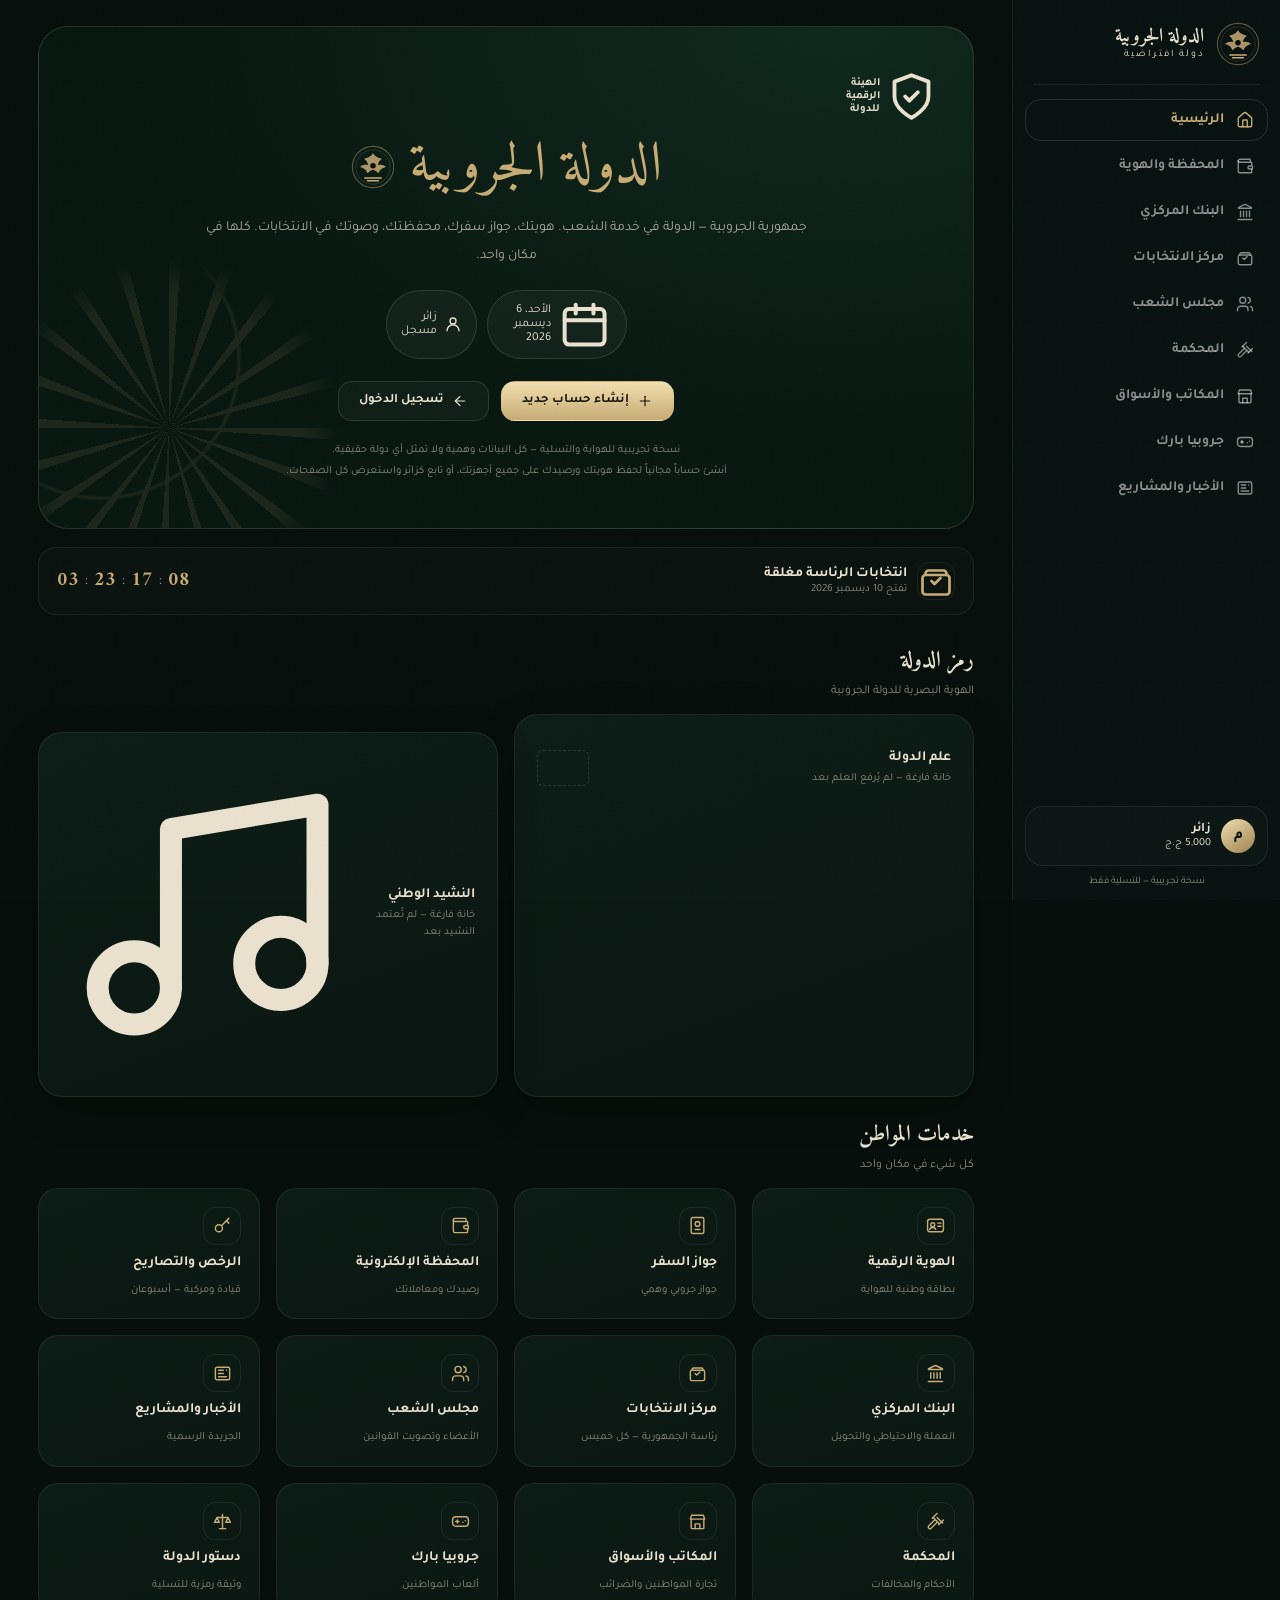
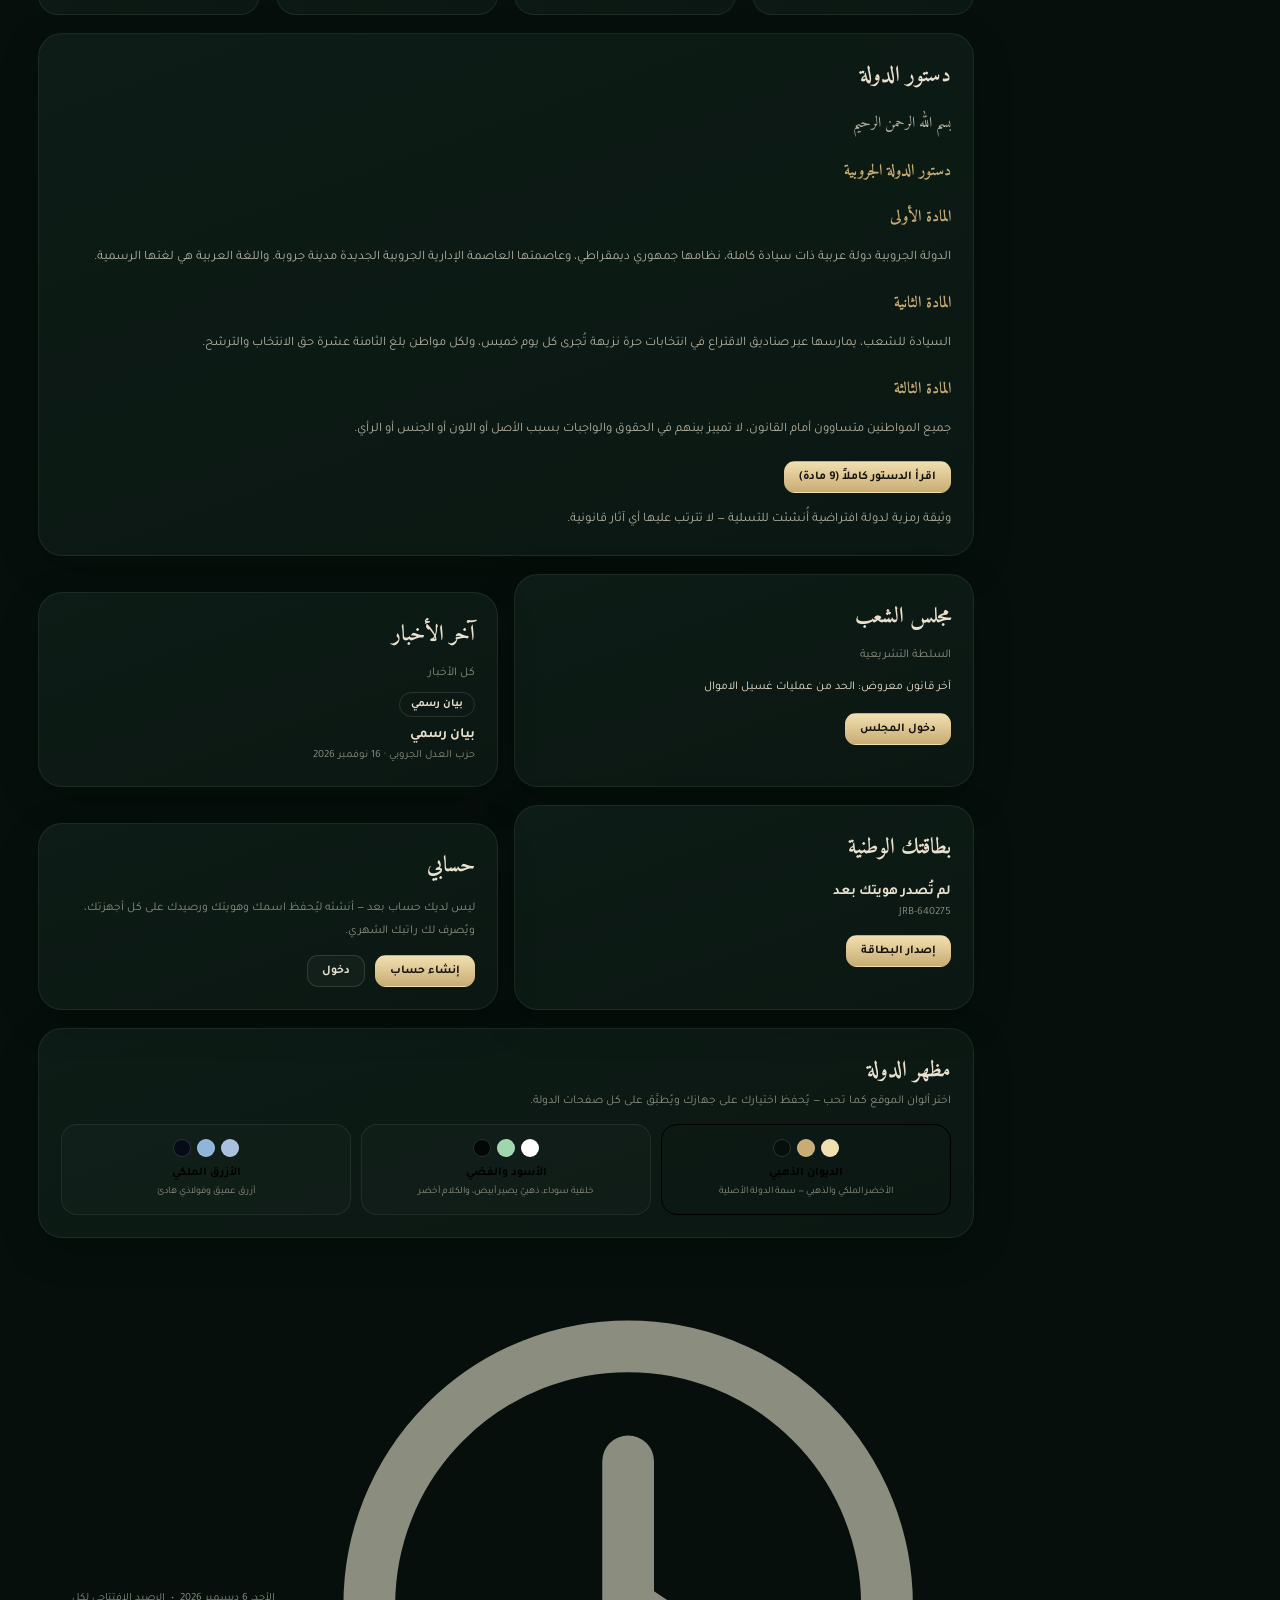
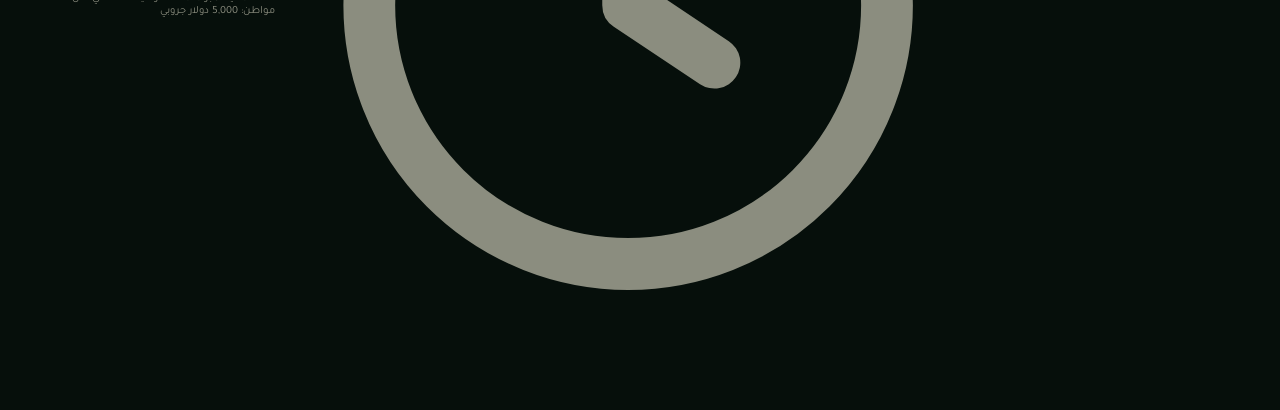
==== index.html @ a0660074 "Initial commit - Al Dawla Al Jurubiya" ====
<!DOCTYPE html>
<html lang="ar" dir="rtl" data-theme="royal">
<head>
<meta charset="UTF-8">
<meta name="viewport" content="width=device-width, initial-scale=1.0, viewport-fit=cover">
<meta name="theme-color" content="#060f0b">
<title>الدولة الجروبية</title>
<meta name="description" content="استكشف وطنًا رقميًا يحاكي الواقع ويثري التسلية">
<link rel="preconnect" href="https://fonts.googleapis.com">
<link rel="preconnect" href="https://fonts.gstatic.com" crossorigin>
<link href="https://fonts.googleapis.com/css2?family=Amiri:wght@400;700&family=Tajawal:wght@400;500;700;800&display=swap" rel="stylesheet">
<link rel="stylesheet" href="styles.css">
</head>
<body>
<div class="app-shell">
  <aside class="sidebar" id="sidebar"></aside>
  <div class="content-wrap">
    <header class="topbar" id="topbar"></header>
    <main class="main" id="main"></main>
  </div>
</div>
<nav class="bottom-nav" id="bottomNav"></nav>
<div id="modalRoot"></div>
<div id="toastRoot" class="toast-root"></div>
<script src="supabase/config.js"></script>
<script src="js/db.js"></script>
<script src="app.js"></script>
</body>
</html>
---- styles.css ----
/* ===== Design tokens / themes ===== */
:root{
  --sat: env(safe-area-inset-top,0px);
  --sab: env(safe-area-inset-bottom,0px);
  --font-body: 'Tajawal', system-ui, -apple-system, 'Segoe UI', sans-serif;
  --font-display: 'Amiri', 'Tajawal', serif;
  --radius: 24px;
  --radius-sm: 16px;
  --tr: .22s ease;
}
html[data-theme="royal"]{
  --bg:#060f0b; --bg-soft:#081210; --card:#0b1712; --card-2:#0d1c16;
  --primary:200 172 116; --text:#e9e1ce; --muted:#8b8d7f;
  --line:rgba(255,255,255,.07); --line-strong:rgba(255,255,255,.12);
  --gold-a:#f1dfb0; --gold-b:#c8ac74; --gold-c:#9c8250;
  --hero-a:#10281d; --hero-b:#081710;
  --green:#7fb08a;
}
html[data-theme="silver"]{
  --bg:#050707; --bg-soft:#0a0d0d; --card:#0d1211; --card-2:#111817;
  --primary:236 240 238; --text:#9fd6ad; --muted:#6f8a78;
  --line:rgba(255,255,255,.09); --line-strong:rgba(255,255,255,.16);
  --gold-a:#ffffff; --gold-b:#d5ddd8; --gold-c:#9aa7a0;
  --hero-a:#141d18; --hero-b:#080d0b;
  --green:#8fd0a0;
}
html[data-theme="blue"]{
  --bg:#060b16; --bg-soft:#091120; --card:#0c1526; --card-2:#101c30;
  --primary:176 196 224; --text:#e3ebf6; --muted:#7f8ba3;
  --line:rgba(160,190,240,.10); --line-strong:rgba(160,190,240,.18);
  --gold-a:#dbe8ff; --gold-b:#a9c0e0; --gold-c:#7188a8;
  --hero-a:#132540; --hero-b:#081224;
  --green:#8fb6d8;
}
*{box-sizing:border-box}
html,body{margin:0;padding:0;min-height:100%;background:var(--bg)}
body{
  font-family:var(--font-body); color:var(--text); direction:rtl;
  -webkit-font-smoothing:antialiased; overflow-x:hidden;
}
body::before{
  content:""; position:fixed; inset:0; pointer-events:none; z-index:9999; opacity:.035;
  background-image:url("data:image/svg+xml,%3Csvg xmlns='http://www.w3.org/2000/svg' width='120' height='120'%3E%3Cfilter id='n'%3E%3CfeTurbulence type='fractalNoise' baseFrequency='.85' numOctaves='3'/%3E%3C/filter%3E%3Crect width='100%25' height='100%25' filter='url(%23n)' opacity='.5'/%3E%3C/svg%3E");
}
button,input,select,textarea{font-family:inherit}
button{cursor:pointer}
a{color:inherit;text-decoration:none}
::selection{background:rgba(var(--primary),.3)}

/* ===== Shell ===== */
.app-shell{display:flex;min-height:100dvh}
.sidebar{
  width:268px; flex:0 0 268px; position:sticky; top:0; height:100dvh;
  background:var(--bg-soft); border-left:1px solid var(--line);
  padding:calc(16px + var(--sat)) 0 12px; display:flex; flex-direction:column; z-index:20;
}
.sidebar .brand{display:flex;align-items:center;gap:12px;padding:6px 20px 18px}
.sidebar .brand img,.brand-emblem{width:44px;height:44px;flex:0 0 44px}
.brand-title{font-family:var(--font-display);font-size:19px;font-weight:700;line-height:1.1;color:var(--text);white-space:nowrap}
.brand-sub{font-size:10px;letter-spacing:.2em;color:rgba(var(--primary),.6);margin-top:2px}
.hairline{height:1px;background:var(--line);margin:0 20px 14px}
.side-nav{flex:1;overflow-y:auto;padding:0 12px;display:flex;flex-direction:column;gap:4px}
.nav-item{
  display:flex;align-items:center;gap:12px;padding:11px 13px;border-radius:16px;
  font-size:14px;font-weight:700;color:rgba(255,255,255,.52);border:1px solid transparent;
  transition:var(--tr); white-space:nowrap;
}
.nav-item svg{width:18px;height:18px;flex:0 0 18px}
.nav-item:hover{color:var(--text);background:rgba(255,255,255,.04)}
.nav-item.active{background:rgba(var(--primary),.14);color:rgb(var(--primary));border-color:var(--line-strong)}
.side-user{
  margin:12px 12px 0;padding:12px;border:1px solid var(--line);border-radius:18px;
  display:flex;align-items:center;gap:10px;background:rgba(255,255,255,.02);
}
.avatar{
  width:34px;height:34px;border-radius:50%;display:grid;place-items:center;
  background:linear-gradient(145deg,var(--gold-a),var(--gold-c));color:#0a0f0c;font-weight:800;font-size:14px;
}
.side-user .u-name{font-size:13px;font-weight:700;line-height:1.2}
.side-user .u-bal{font-size:11px;color:rgba(var(--primary),.8)}
.side-foot{padding:10px 18px 0;font-size:10px;color:var(--muted);text-align:center}

.content-wrap{flex:1;min-width:0;display:flex;flex-direction:column}
.topbar{display:none}
.main{flex:1;padding:26px clamp(16px,3vw,42px) 60px;max-width:1200px;width:100%;margin:0 auto}
.bottom-nav{display:none}

/* ===== Shared ===== */
.page-head{margin-bottom:24px}
.eyebrow{font-size:11px;letter-spacing:.18em;color:rgba(var(--primary),.75);font-weight:700;margin-bottom:6px}
.page-title{font-family:var(--font-display);font-size:clamp(28px,4vw,40px);font-weight:700;margin:0;line-height:1.2;color:var(--text)}
.page-desc{color:var(--muted);font-size:14px;line-height:1.9;margin:10px 0 0;max-width:760px}
.section-title{font-family:var(--font-display);font-size:22px;font-weight:700;margin:0 0 4px}
.section-sub{font-size:12px;color:var(--muted);margin:0 0 16px}
.card{
  background:linear-gradient(160deg,var(--card-2),var(--card));
  border:1px solid var(--line); border-radius:var(--radius); padding:22px;
  box-shadow:0 12px 40px rgba(0,0,0,.18);
}
.card + .card{margin-top:18px}
.face{margin-bottom:18px}
.btn{
  display:inline-flex;align-items:center;justify-content:center;gap:8px;
  padding:11px 20px;border-radius:14px;border:1px solid var(--line-strong);
  background:rgba(255,255,255,.03);color:var(--text);font-weight:700;font-size:13px;
  transition:var(--tr); white-space:nowrap;
}
.btn:hover{background:rgba(255,255,255,.07);transform:translateY(-1px)}
.btn svg{width:16px;height:16px}
.btn-gold{
  background:linear-gradient(180deg,var(--gold-a),var(--gold-b));color:#15130c;border-color:transparent;
  box-shadow:0 6px 18px rgba(var(--primary),.18);
}
.btn-gold:hover{background:linear-gradient(180deg,var(--gold-a),var(--gold-b));filter:brightness(1.06)}
.btn-ghost{background:transparent}
.btn-block{width:100%}
.btn-sm{padding:8px 14px;font-size:12px;border-radius:11px}
.btn:disabled{opacity:.45;cursor:not-allowed;transform:none}
.grid{display:grid;gap:16px}
.grid-2{grid-template-columns:repeat(2,minmax(0,1fr))}
.grid-3{grid-template-columns:repeat(3,minmax(0,1fr))}
.grid-4{grid-template-columns:repeat(4,minmax(0,1fr))}
.muted{color:var(--muted)}
.gold{color:rgb(var(--primary))}
.small{font-size:12px}
.center{text-align:center}
.divider{height:1px;background:var(--line);margin:18px 0}
.pill{
  display:inline-flex;align-items:center;gap:5px;padding:5px 11px;border-radius:999px;
  font-size:11px;font-weight:700;border:1px solid var(--line-strong);color:rgba(var(--primary),.9);
  background:rgba(var(--primary),.08);
}
.tag{font-size:10px;padding:3px 9px;border-radius:999px;border:1px solid var(--line);color:var(--muted)}
.empty{
  text-align:center;padding:34px 18px;border:1px dashed var(--line-strong);border-radius:18px;
  color:var(--muted);font-size:13px;line-height:1.9;
}
.empty .big{font-size:30px;display:block;margin-bottom:8px;opacity:.5}

/* stats */
.stat{padding:16px;border:1px solid var(--line);border-radius:18px;background:rgba(255,255,255,.02)}
.stat .k{font-size:11px;color:var(--muted);margin-bottom:6px}
.stat .v{font-family:var(--font-display);font-size:24px;font-weight:700;color:rgb(var(--primary))}
.stat .u{font-size:10px;color:var(--muted);margin-top:3px}

/* tabs */
.tabs{display:flex;gap:8px;overflow-x:auto;padding-bottom:6px;margin-bottom:18px}
.tab{padding:9px 16px;border-radius:999px;border:1px solid var(--line);background:rgba(255,255,255,.02);color:var(--muted);font-size:13px;font-weight:700;white-space:nowrap;transition:var(--tr)}
.tab.active{background:rgba(var(--primary),.14);color:rgb(var(--primary));border-color:rgba(var(--primary),.4)}

/* ===== Home ===== */
.hero{
  position:relative;overflow:hidden;border-radius:30px;padding:44px 36px 34px;
  background:radial-gradient(120% 140% at 85% 0%,var(--hero-a),var(--hero-b) 62%);
  border:1px solid var(--line-strong);margin-bottom:18px;
}
.hero::after{
  content:"";position:absolute;left:-40px;bottom:-70px;width:340px;height:340px;opacity:.10;
  background:radial-gradient(circle at 30% 30%,transparent 40%,rgb(var(--primary)) 41%,transparent 42%),
             repeating-conic-gradient(from 0deg,rgb(var(--primary)) 0deg 4deg,transparent 4deg 18deg);
  border-radius:50%;mask-image:radial-gradient(circle,#000 55%,transparent 72%);pointer-events:none;
}
.hero .inner{position:relative;z-index:1}
.hero-top{display:flex;align-items:center;justify-content:space-between;gap:12px;margin-bottom:14px}
.hero-flag{display:inline-flex;align-items:center;gap:6px;font-size:11px;color:rgba(var(--primary),.8);font-weight:700}
.hero-title{display:flex;align-items:center;justify-content:center;gap:14px;font-family:var(--font-display);font-size:clamp(34px,6vw,56px);color:rgb(var(--primary));line-height:1.1;text-shadow:0 2px 24px rgba(var(--primary),.18)}
.hero-desc{text-align:center;color:rgba(233,225,206,.72);font-size:14px;line-height:2;margin:16px auto 20px;max-width:620px}
.hero-badges{display:flex;gap:10px;justify-content:center;flex-wrap:wrap;margin-bottom:22px}
.badge{padding:7px 14px;border-radius:999px;border:1px solid var(--line-strong);background:rgba(255,255,255,.04);font-size:12px;display:inline-flex;align-items:center;gap:7px}
.hero-actions{display:flex;gap:12px;justify-content:center;flex-wrap:wrap}
.hero-note{text-align:center;color:var(--muted);font-size:11px;line-height:1.9;margin-top:20px;max-width:600px;margin-inline:auto}

.countdown-strip{
  display:flex;align-items:center;gap:16px;justify-content:space-between;
  padding:14px 18px;border:1px solid var(--line);border-radius:18px;background:rgba(255,255,255,.02);margin-bottom:26px;
}
.countdown-side{display:flex;align-items:center;gap:10px}
.countdown-icon{width:38px;height:38px;border-radius:12px;display:grid;place-items:center;background:rgba(var(--primary),.1);border:1px solid var(--line);color:rgb(var(--primary))}
.countdown-label{font-weight:700;font-size:14px}
.countdown-sub{font-size:11px;color:var(--muted)}
.digits{display:flex;align-items:center;gap:6px;direction:ltr;font-family:var(--font-display);color:rgb(var(--primary));font-size:20px}
.digits b{font-weight:700}
.digits span{color:var(--muted);font-size:14px}

.service-card{
  display:flex;flex-direction:column;gap:10px;padding:18px;border:1px solid var(--line);
  border-radius:20px;background:linear-gradient(160deg,var(--card-2),var(--card));transition:var(--tr);min-height:130px;
}
.service-card:hover{transform:translateY(-3px);border-color:rgba(var(--primary),.35)}
.service-ico{width:38px;height:38px;border-radius:12px;display:grid;place-items:center;background:rgba(var(--primary),.1);color:rgb(var(--primary));border:1px solid var(--line)}
.service-ico svg{width:19px;height:19px}
.service-name{font-weight:700;font-size:14px}
.service-desc{font-size:11px;color:var(--muted);line-height:1.7}

.constitution p{line-height:2;color:rgba(233,225,206,.75);font-size:13px;margin:14px 0 0}
.constitution h4{font-family:var(--font-display);color:rgb(var(--primary));font-size:16px;margin:18px 0 0}

/* theme swatches */
.theme-grid{display:grid;grid-template-columns:repeat(3,1fr);gap:10px}
.theme-card{padding:14px 10px;border:1px solid var(--line);border-radius:16px;background:rgba(255,255,255,.02);text-align:center;transition:var(--tr)}
.theme-card.active{border-color:rgba(var(--primary),.6);background:rgba(var(--primary),.09)}
.theme-card .dots{display:flex;justify-content:center;gap:6px;margin-bottom:9px}
.theme-card .dots i{width:18px;height:18px;border-radius:50%;display:block;border:1px solid rgba(255,255,255,.15)}
.theme-card .tn{font-size:12px;font-weight:700}
.theme-card .td{font-size:10px;color:var(--muted);line-height:1.6;margin-top:4px}

.id-card{
  border-radius:20px;padding:18px;border:1px solid rgba(var(--primary),.28);
  background:linear-gradient(135deg,rgba(var(--primary),.14),rgba(255,255,255,.02));
  position:relative;overflow:hidden;
}
.id-card::after{content:"✦";position:absolute;left:14px;top:6px;font-size:70px;color:rgba(var(--primary),.06)}
.id-row{display:flex;justify-content:space-between;gap:10px;font-size:12px;padding:5px 0;border-bottom:1px dashed var(--line)}
.logo-line{display:flex;align-items:center;justify-content:center;gap:8px;color:var(--muted);font-size:11px;margin-top:22px}

/* list rows */
.row{display:flex;align-items:center;justify-content:space-between;gap:12px;padding:13px 0;border-bottom:1px solid var(--line)}
.row:last-child{border-bottom:0}
.row-main{min-width:0}
.row-title{font-weight:700;font-size:14px}
.row-sub{font-size:11px;color:var(--muted);margin-top:3px;line-height:1.6}
.row-amount{font-family:var(--font-display);font-size:16px;color:rgb(var(--primary));white-space:nowrap}
.row-amount.neg{color:#d98a7a}

/* balance hero */
.balance-box{
  border:1px solid rgba(var(--primary),.25);border-radius:22px;padding:22px;
  background:radial-gradient(120% 160% at 100% 0%,rgba(var(--primary),.15),transparent 60%),var(--card);
  margin-bottom:16px;
}
.balance-num{font-family:var(--font-display);font-size:clamp(34px,6vw,48px);font-weight:700;color:rgb(var(--primary));line-height:1}
.balance-cur{font-size:12px;color:var(--muted);margin-top:4px}
.account-chip{font-size:11px;color:var(--muted);letter-spacing:.05em}

/* moderator / judge card */
.official{display:flex;align-items:center;gap:14px;padding:14px;border:1px solid var(--line);border-radius:18px;background:rgba(255,255,255,.02)}
.official .avatar{width:46px;height:46px;font-size:17px}

/* modal */
.modal-backdrop{position:fixed;inset:0;z-index:1000;background:rgba(0,0,0,.72);backdrop-filter:blur(6px);display:grid;place-items:center;padding:18px;animation:fade .2s ease}
.modal{
  width:100%;max-width:520px;max-height:88dvh;overflow-y:auto;background:var(--card);
  border:1px solid var(--line-strong);border-radius:26px;padding:26px;
  box-shadow:0 30px 80px rgba(0,0,0,.6);animation:up .25s ease;
}
.modal.wide{max-width:720px}
.modal-head{display:flex;align-items:flex-start;justify-content:space-between;gap:12px;margin-bottom:18px}
.modal-title{font-family:var(--font-display);font-size:24px;font-weight:700;margin:0;color:rgb(var(--primary))}
.modal-sub{font-size:12px;color:var(--muted);margin-top:6px;line-height:1.7}
.x-btn{width:34px;height:34px;border-radius:50%;border:1px solid var(--line);background:rgba(255,255,255,.03);color:var(--text);display:grid;place-items:center;flex:0 0 34px}
.field{margin-bottom:14px}
.field label{display:block;font-size:12px;font-weight:700;margin-bottom:6px;color:rgba(233,225,206,.8)}
.field input,.field select,.field textarea{
  width:100%;padding:11px 13px;border-radius:12px;border:1px solid var(--line-strong);
  background:rgba(255,255,255,.03);color:var(--text);font-size:14px;outline:none;
}
.field input:focus,.field select:focus,.field textarea:focus{border-color:rgba(var(--primary),.6)}
.field input::placeholder{color:var(--muted)}
@keyframes fade{from{opacity:0}to{opacity:1}}
@keyframes up{from{opacity:0;transform:translateY(16px)}to{opacity:1;transform:none}}

/* toast */
.toast-root{position:fixed;left:18px;bottom:18px;z-index:2000;display:flex;flex-direction:column;gap:8px}
.toast{
  padding:12px 18px;border-radius:14px;border:1px solid rgba(var(--primary),.4);
  background:#101a14;color:var(--text);font-size:13px;box-shadow:0 10px 30px rgba(0,0,0,.4);
  animation:up .25s ease;max-width:340px;
}

/* emblem svg */
.emblem{width:44px;height:44px;flex:0 0 44px}

/* responsive */
@media(max-width:900px){
  .sidebar{display:none}
  .topbar{
    display:flex;align-items:center;justify-content:space-between;gap:10px;
    padding:calc(10px + var(--sat)) 16px 10px;background:var(--bg-soft);
    border-bottom:1px solid var(--line);position:sticky;top:0;z-index:20;
  }
  .topbar .brand{gap:8px}
  .brand-title{font-size:16px}
  .brand-sub{font-size:8px}
  .main{padding:18px 14px 100px}
  .bottom-nav{
    display:flex;position:fixed;bottom:0;right:0;left:0;z-index:30;height:calc(62px + var(--sab));
    padding:6px 8px calc(6px + var(--sab));background:var(--bg-soft);border-top:1px solid var(--line);
    justify-content:space-around;align-items:center;
  }
  .bottom-nav a{display:flex;flex-direction:column;align-items:center;gap:3px;font-size:9px;color:var(--muted);padding:6px;border-radius:12px;min-width:52px}
  .bottom-nav a.active{color:rgb(var(--primary));background:rgba(var(--primary),.1)}
  .bottom-nav svg{width:19px;height:19px}
  .grid-4{grid-template-columns:repeat(2,minmax(0,1fr))}
  .grid-3{grid-template-columns:repeat(2,minmax(0,1fr))}
  .hero{padding:30px 16px 26px;border-radius:24px}
}
@media(max-width:560px){
  .grid-2,.grid-3,.grid-4{grid-template-columns:1fr}
  .countdown-strip{flex-direction:column;gap:10px}
  .modal{padding:20px}
  .hero-title{font-size:34px}
}
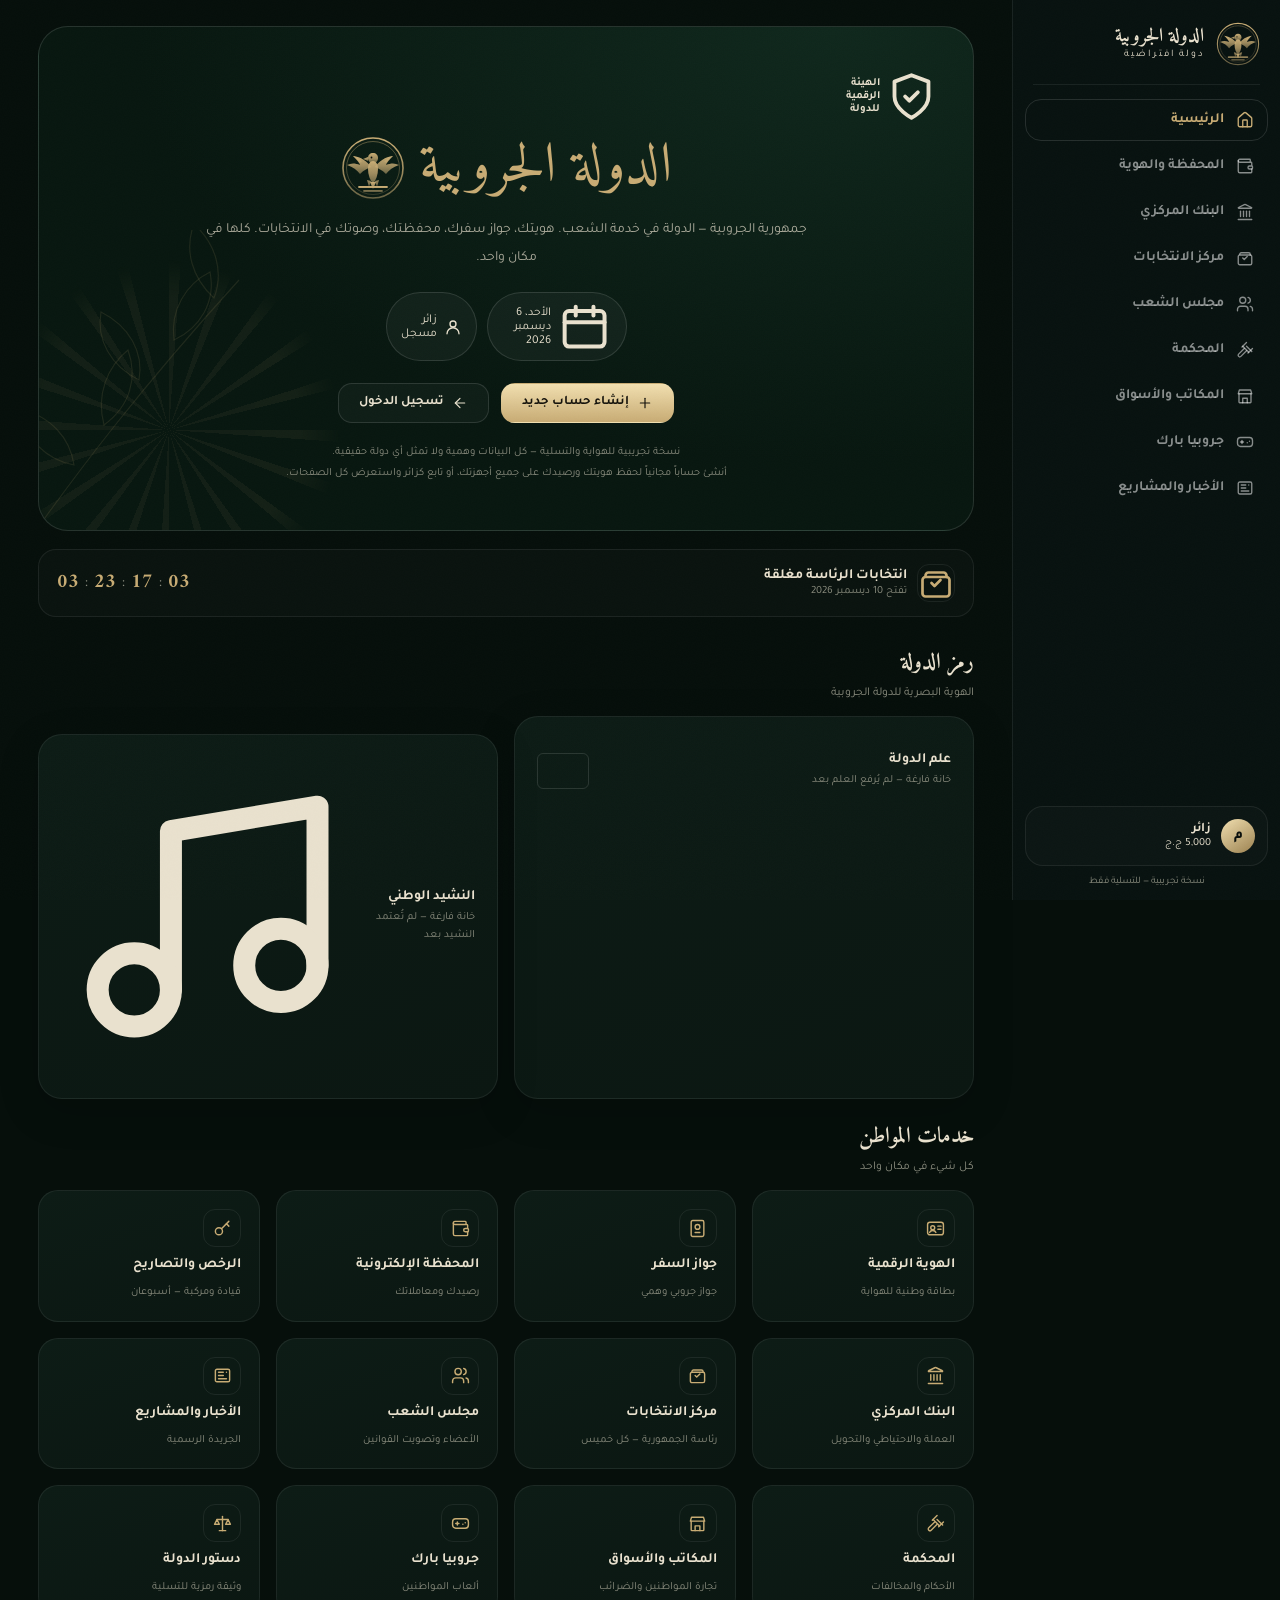
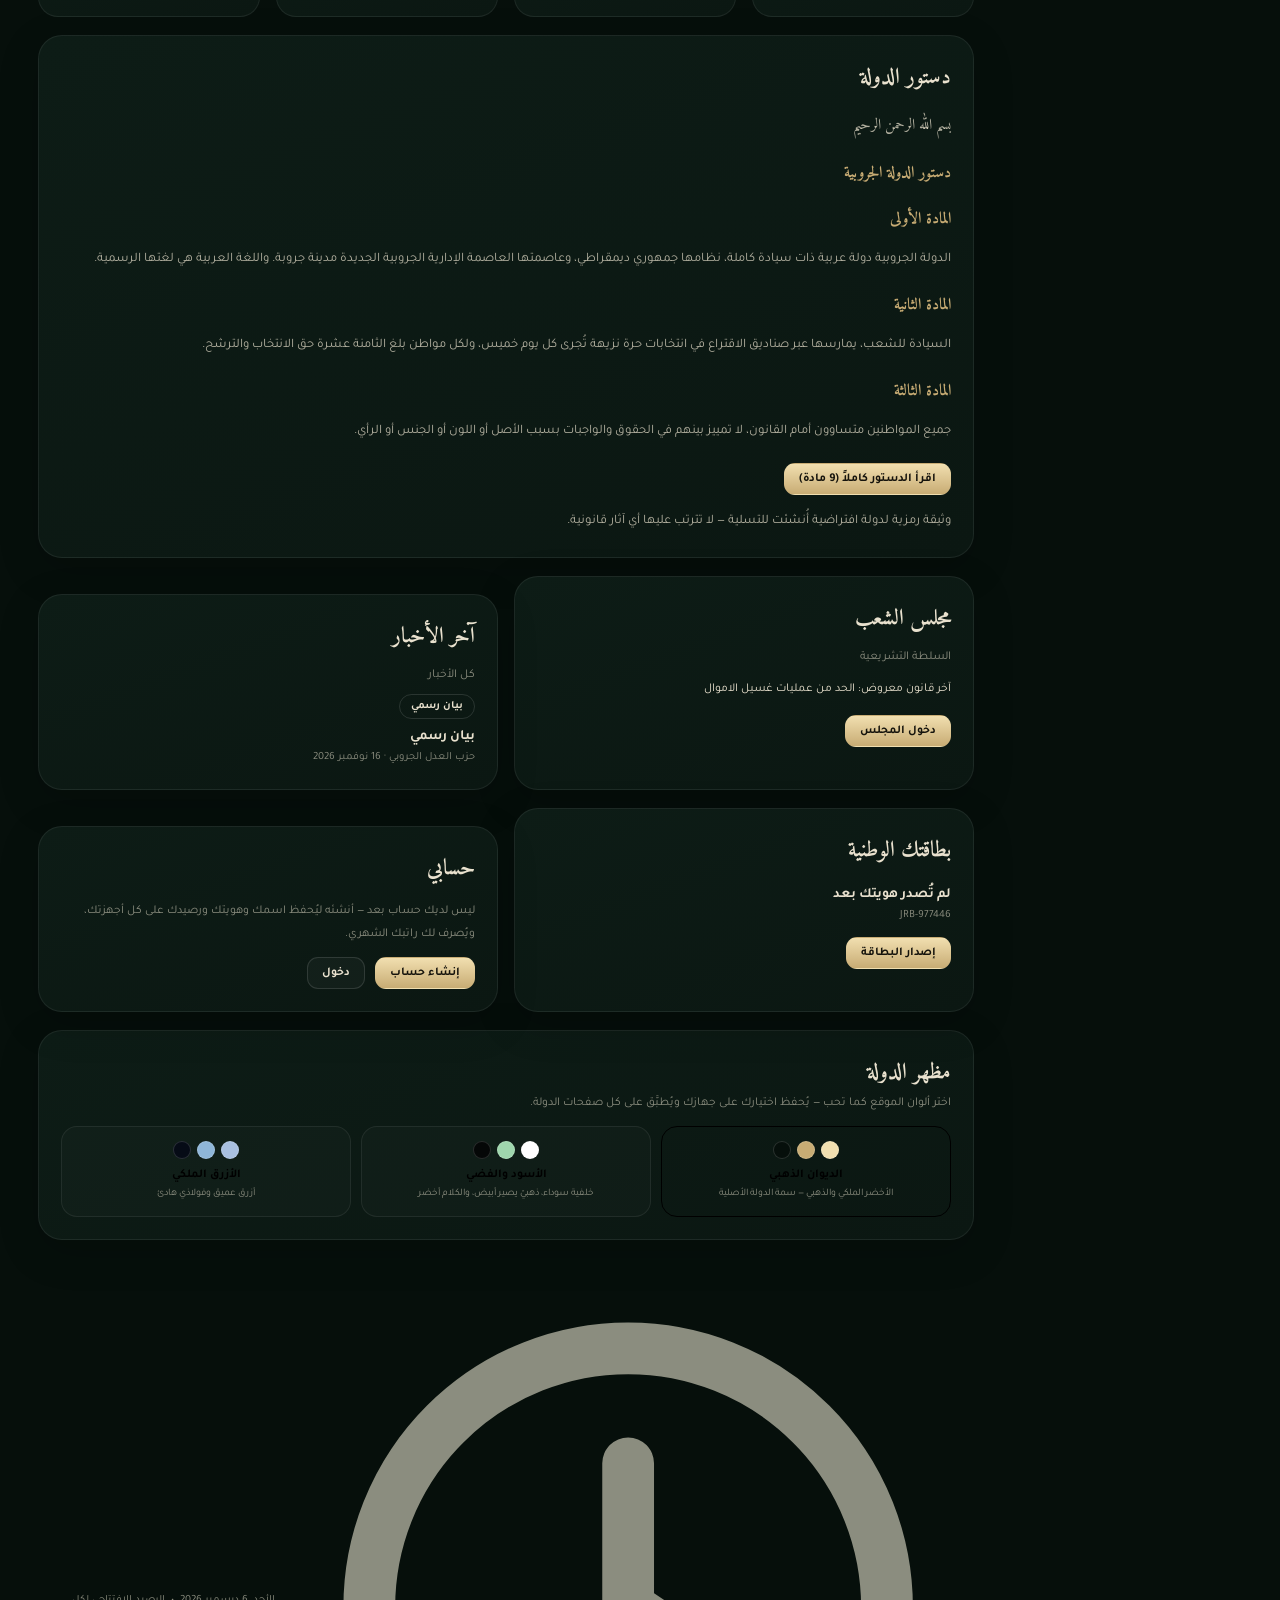
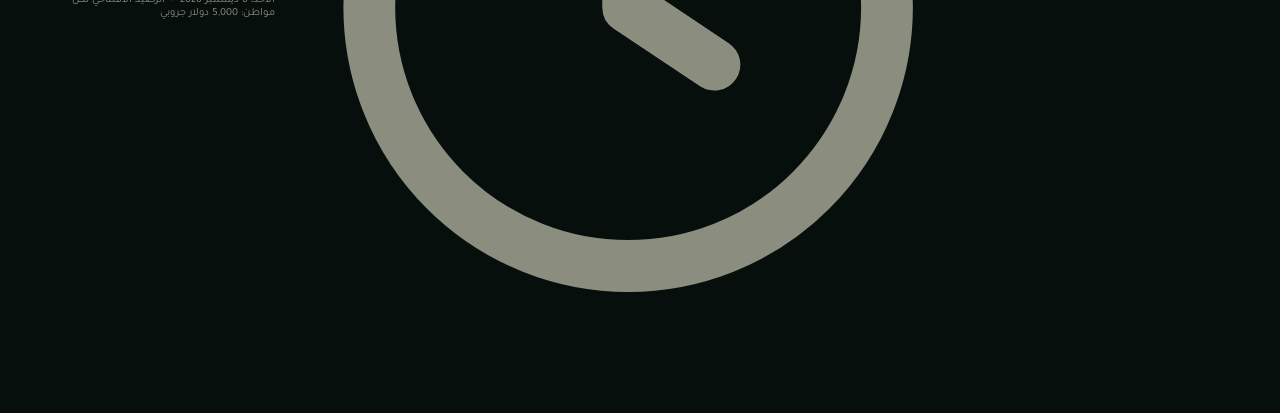
==== commit 6e1a5b79: "Fix PageSpeed issues: async fonts, single RPC read, no boot push, no forced reflow" ====
--- a/index.html
+++ b/index.html
@@ -8,7 +8,8 @@
 <meta name="description" content="استكشف وطنًا رقميًا يحاكي الواقع ويثري التسلية">
 <link rel="preconnect" href="https://fonts.googleapis.com">
 <link rel="preconnect" href="https://fonts.gstatic.com" crossorigin>
-<link href="https://fonts.googleapis.com/css2?family=Amiri:wght@400;700&family=Tajawal:wght@400;500;700;800&display=swap" rel="stylesheet">
+<link rel="stylesheet" href="https://fonts.googleapis.com/css2?family=Amiri:wght@400;700&family=Tajawal:wght@400;500;700;800&display=swap" media="print" onload="this.media='all'">
+<noscript><link rel="stylesheet" href="https://fonts.googleapis.com/css2?family=Amiri:wght@400;700&family=Tajawal:wght@400;500;700;800&display=swap"></noscript>
 <link rel="stylesheet" href="styles.css">
 </head>
 <body>
--- a/styles.css
+++ b/styles.css
@@ -154,16 +154,21 @@
   background:radial-gradient(120% 140% at 85% 0%,var(--hero-a),var(--hero-b) 62%);
   border:1px solid var(--line-strong);margin-bottom:18px;
 }
+.hero::before{
+  content:"";position:absolute;left:-20px;bottom:-20px;width:320px;height:320px;pointer-events:none;
+  background-image:url("data:image/svg+xml,%3Csvg xmlns='http://www.w3.org/2000/svg' width='320' height='320' viewBox='0 0 320 320'%3E%3Cg fill='none' stroke='%23c8ac74' stroke-opacity='.16' stroke-width='1.2'%3E%3Cpath d='M10 310C60 240 120 160 220 50'/%3E%3Cpath d='M55 235c-30-6-50-28-52-56 28 8 48 28 52 56z'/%3E%3Cpath d='M85 195c-8-30 3-58 24-75 10 28 2 56-24 75z'/%3E%3Cpath d='M120 150c-28-14-43-40-38-68 28 14 43 40 38 68z'/%3E%3Cpath d='M155 110c-4-30 12-56 36-68 6 30-10 56-36 68z'/%3E%3Cpath d='M195 68c-22-20-30-48-20-74 22 20 30 48 20 74z'/%3E%3C/g%3E%3C/svg%3E");
+  background-size:contain;background-repeat:no-repeat;background-position:left bottom;opacity:.75;
+}
 .hero::after{
-  content:"";position:absolute;left:-40px;bottom:-70px;width:340px;height:340px;opacity:.10;
-  background:radial-gradient(circle at 30% 30%,transparent 40%,rgb(var(--primary)) 41%,transparent 42%),
-             repeating-conic-gradient(from 0deg,rgb(var(--primary)) 0deg 4deg,transparent 4deg 18deg);
+  content:"";position:absolute;left:-40px;bottom:-70px;width:340px;height:340px;opacity:.06;
+  background:repeating-conic-gradient(from 0deg,rgb(var(--primary)) 0deg 4deg,transparent 4deg 18deg);
   border-radius:50%;mask-image:radial-gradient(circle,#000 55%,transparent 72%);pointer-events:none;
 }
 .hero .inner{position:relative;z-index:1}
 .hero-top{display:flex;align-items:center;justify-content:space-between;gap:12px;margin-bottom:14px}
 .hero-flag{display:inline-flex;align-items:center;gap:6px;font-size:11px;color:rgba(var(--primary),.8);font-weight:700}
 .hero-title{display:flex;align-items:center;justify-content:center;gap:14px;font-family:var(--font-display);font-size:clamp(34px,6vw,56px);color:rgb(var(--primary));line-height:1.1;text-shadow:0 2px 24px rgba(var(--primary),.18)}
+.hero-title .emblem{width:clamp(46px,7vw,64px);height:clamp(46px,7vw,64px);flex:0 0 auto;filter:drop-shadow(0 3px 12px rgba(var(--primary),.22))}
 .hero-desc{text-align:center;color:rgba(233,225,206,.72);font-size:14px;line-height:2;margin:16px auto 20px;max-width:620px}
 .hero-badges{display:flex;gap:10px;justify-content:center;flex-wrap:wrap;margin-bottom:22px}
 .badge{padding:7px 14px;border-radius:999px;border:1px solid var(--line-strong);background:rgba(255,255,255,.04);font-size:12px;display:inline-flex;align-items:center;gap:7px}
@@ -287,8 +292,8 @@
     padding:6px 8px calc(6px + var(--sab));background:var(--bg-soft);border-top:1px solid var(--line);
     justify-content:space-around;align-items:center;
   }
-  .bottom-nav a{display:flex;flex-direction:column;align-items:center;gap:3px;font-size:9px;color:var(--muted);padding:6px;border-radius:12px;min-width:52px}
-  .bottom-nav a.active{color:rgb(var(--primary));background:rgba(var(--primary),.1)}
+  .bottom-nav a,.bottom-nav button{display:flex;flex-direction:column;align-items:center;gap:3px;font-size:9px;color:var(--muted);padding:6px;border-radius:12px;min-width:52px;background:transparent;border:0}
+  .bottom-nav a.active,.bottom-nav button.active{color:rgb(var(--primary));background:rgba(var(--primary),.1)}
   .bottom-nav svg{width:19px;height:19px}
   .grid-4{grid-template-columns:repeat(2,minmax(0,1fr))}
   .grid-3{grid-template-columns:repeat(2,minmax(0,1fr))}
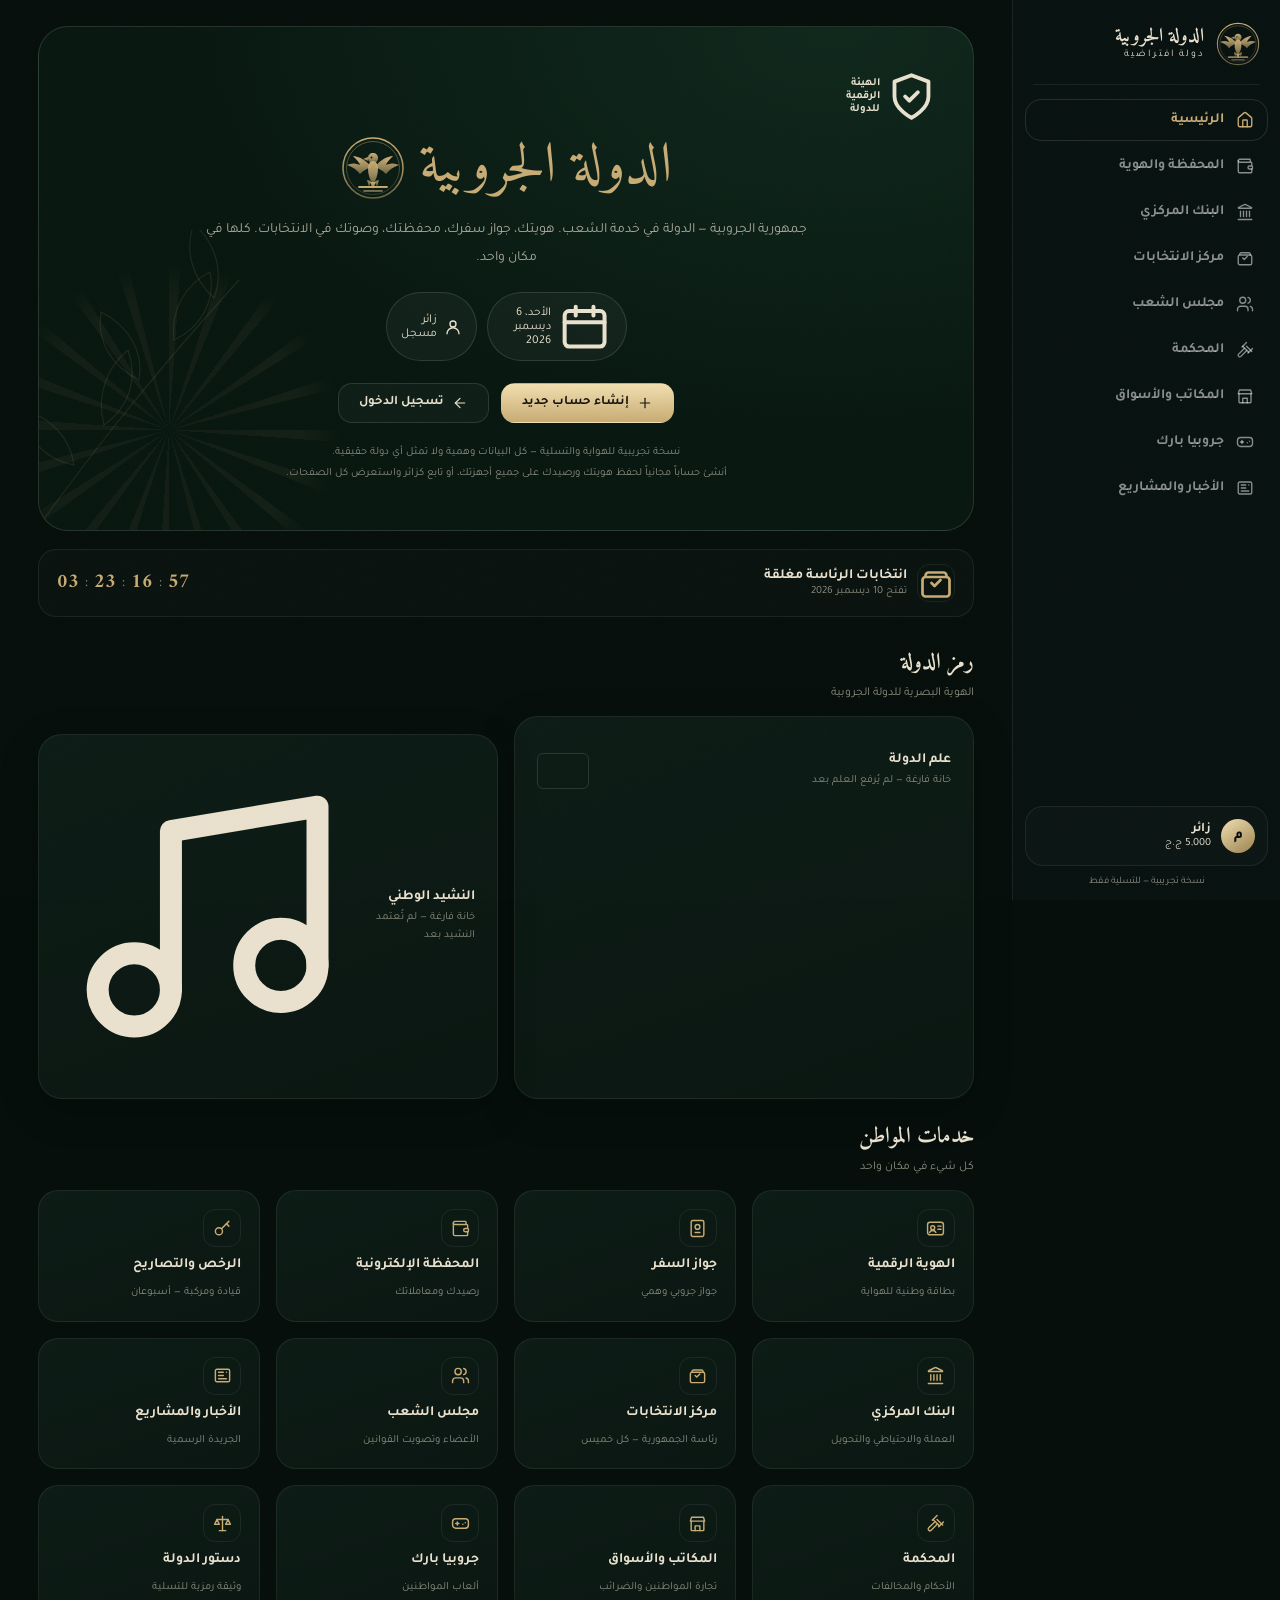
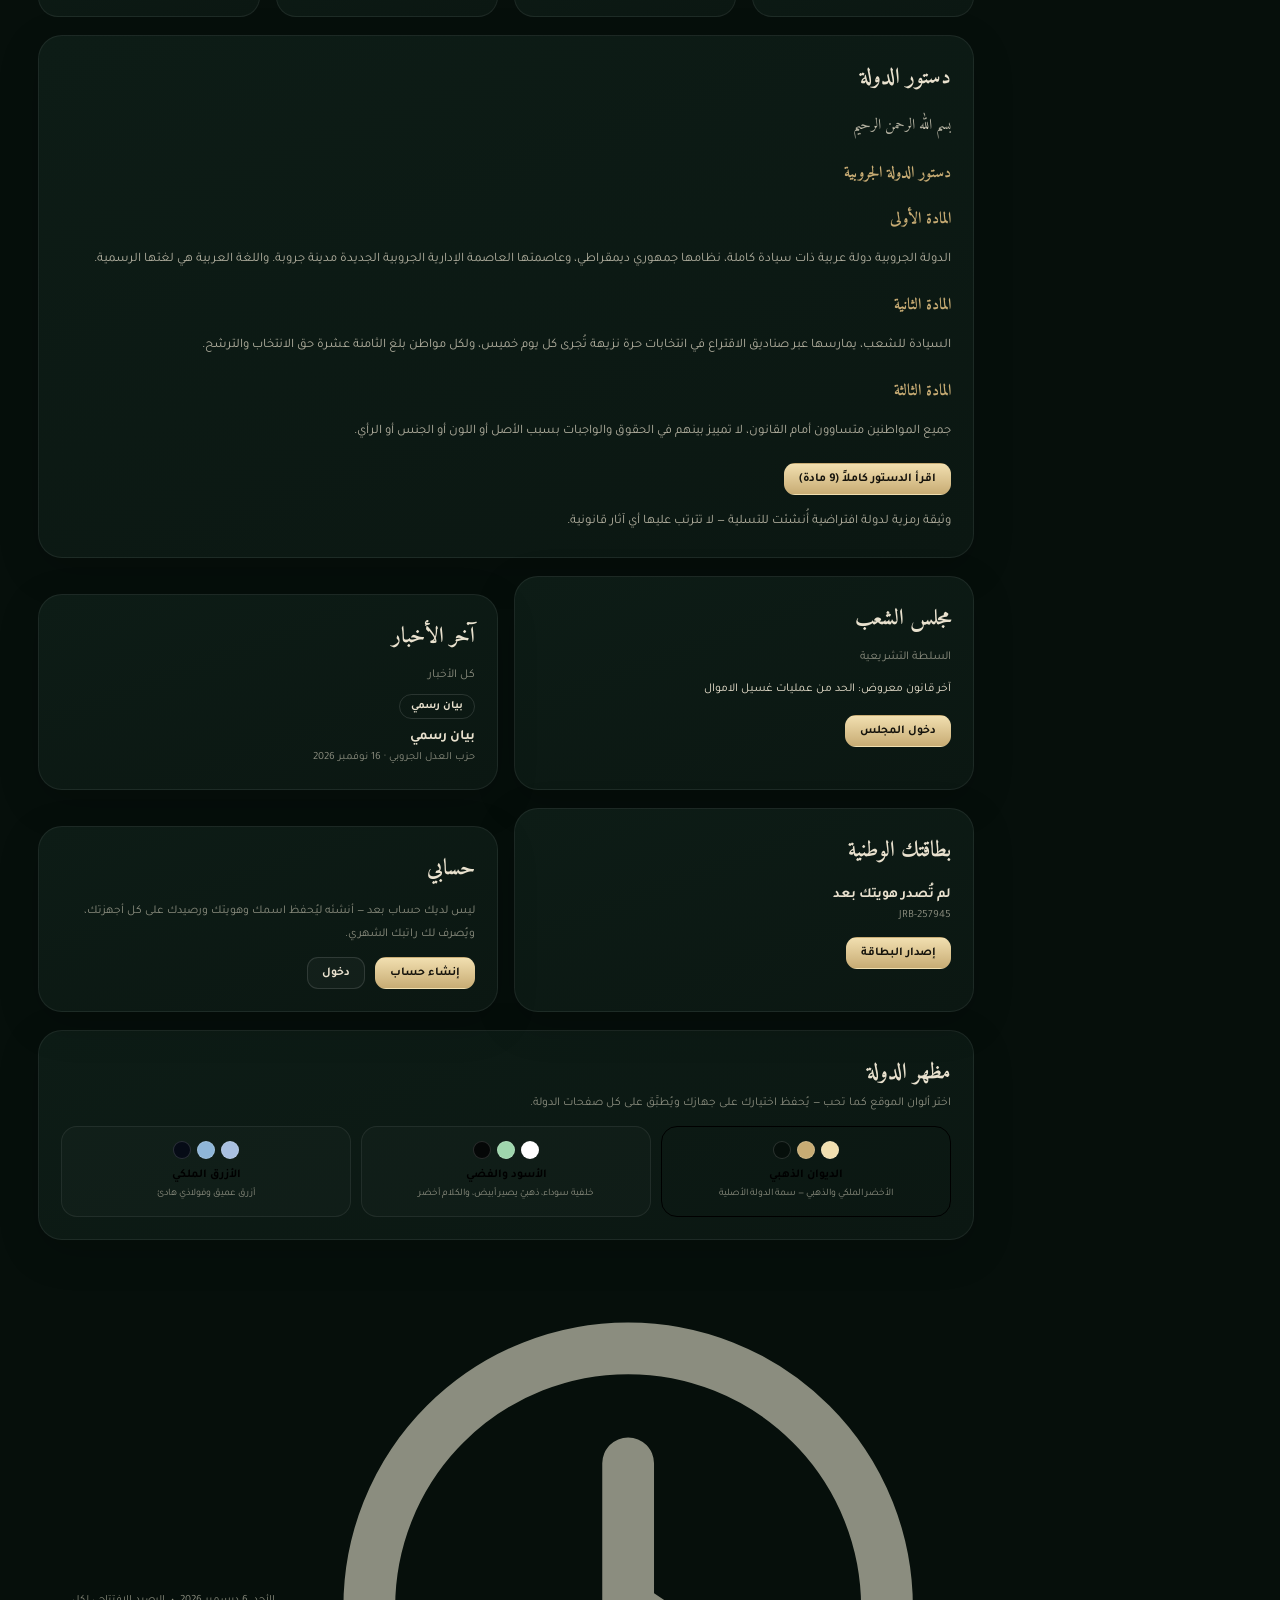
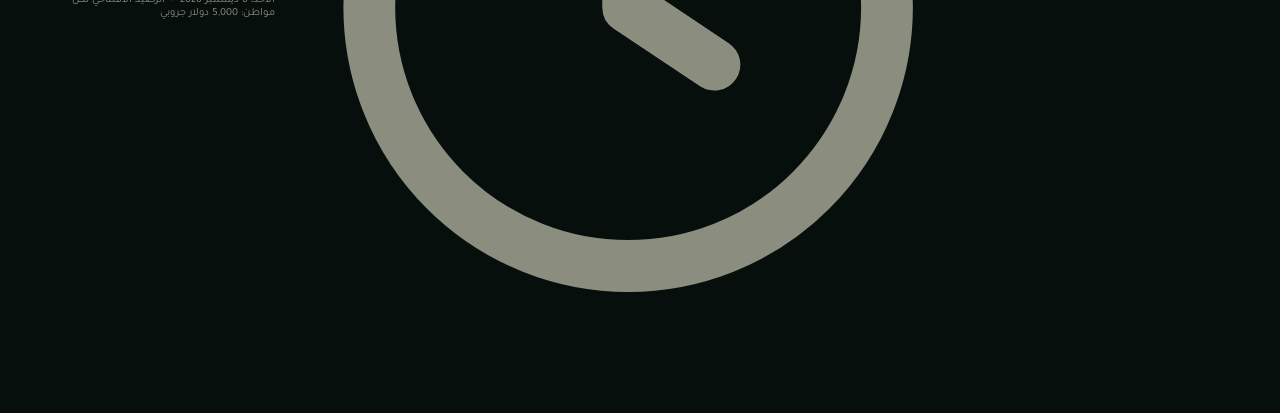
==== commit f25f05fa: "Add inline SVG favicon" ====
--- a/index.html
+++ b/index.html
@@ -4,6 +4,7 @@
 <meta charset="UTF-8">
 <meta name="viewport" content="width=device-width, initial-scale=1.0, viewport-fit=cover">
 <meta name="theme-color" content="#060f0b">
+<link rel="icon" type="image/svg+xml" href="data:image/svg+xml,%3Csvg xmlns='http://www.w3.org/2000/svg' viewBox='0 0 64 64'%3E%3Crect width='64' height='64' rx='14' fill='%23060f0b'/%3E%3Ccircle cx='32' cy='32' r='27' fill='none' stroke='%23c8ac74' stroke-width='2'/%3E%3Cpath d='M30 31c-4-6-10-10-18-11 4 3 6 6 7 9-5-2-9-2-13 0 6 2 10 5 13 9 4-4 8-6 11-7zm4 0c4-6 10-10 18-11-4 3-6 6-7 9 5-2 9-2 13 0-6 2-10 5-13 9-4-4-8-6-11-7zM32 25c-3 0-5 3-5 8 0 6 2 11 5 15 3-4 5-9 5-15 0-5-2-8-5-8zm0-8c-3 0-5 2-5 5s2 5 5 5 5-2 5-5-2-5-5-5z' fill='%23c8ac74'/%3E%3C/svg%3E">
 <title>الدولة الجروبية</title>
 <meta name="description" content="استكشف وطنًا رقميًا يحاكي الواقع ويثري التسلية">
 <link rel="preconnect" href="https://fonts.googleapis.com">
